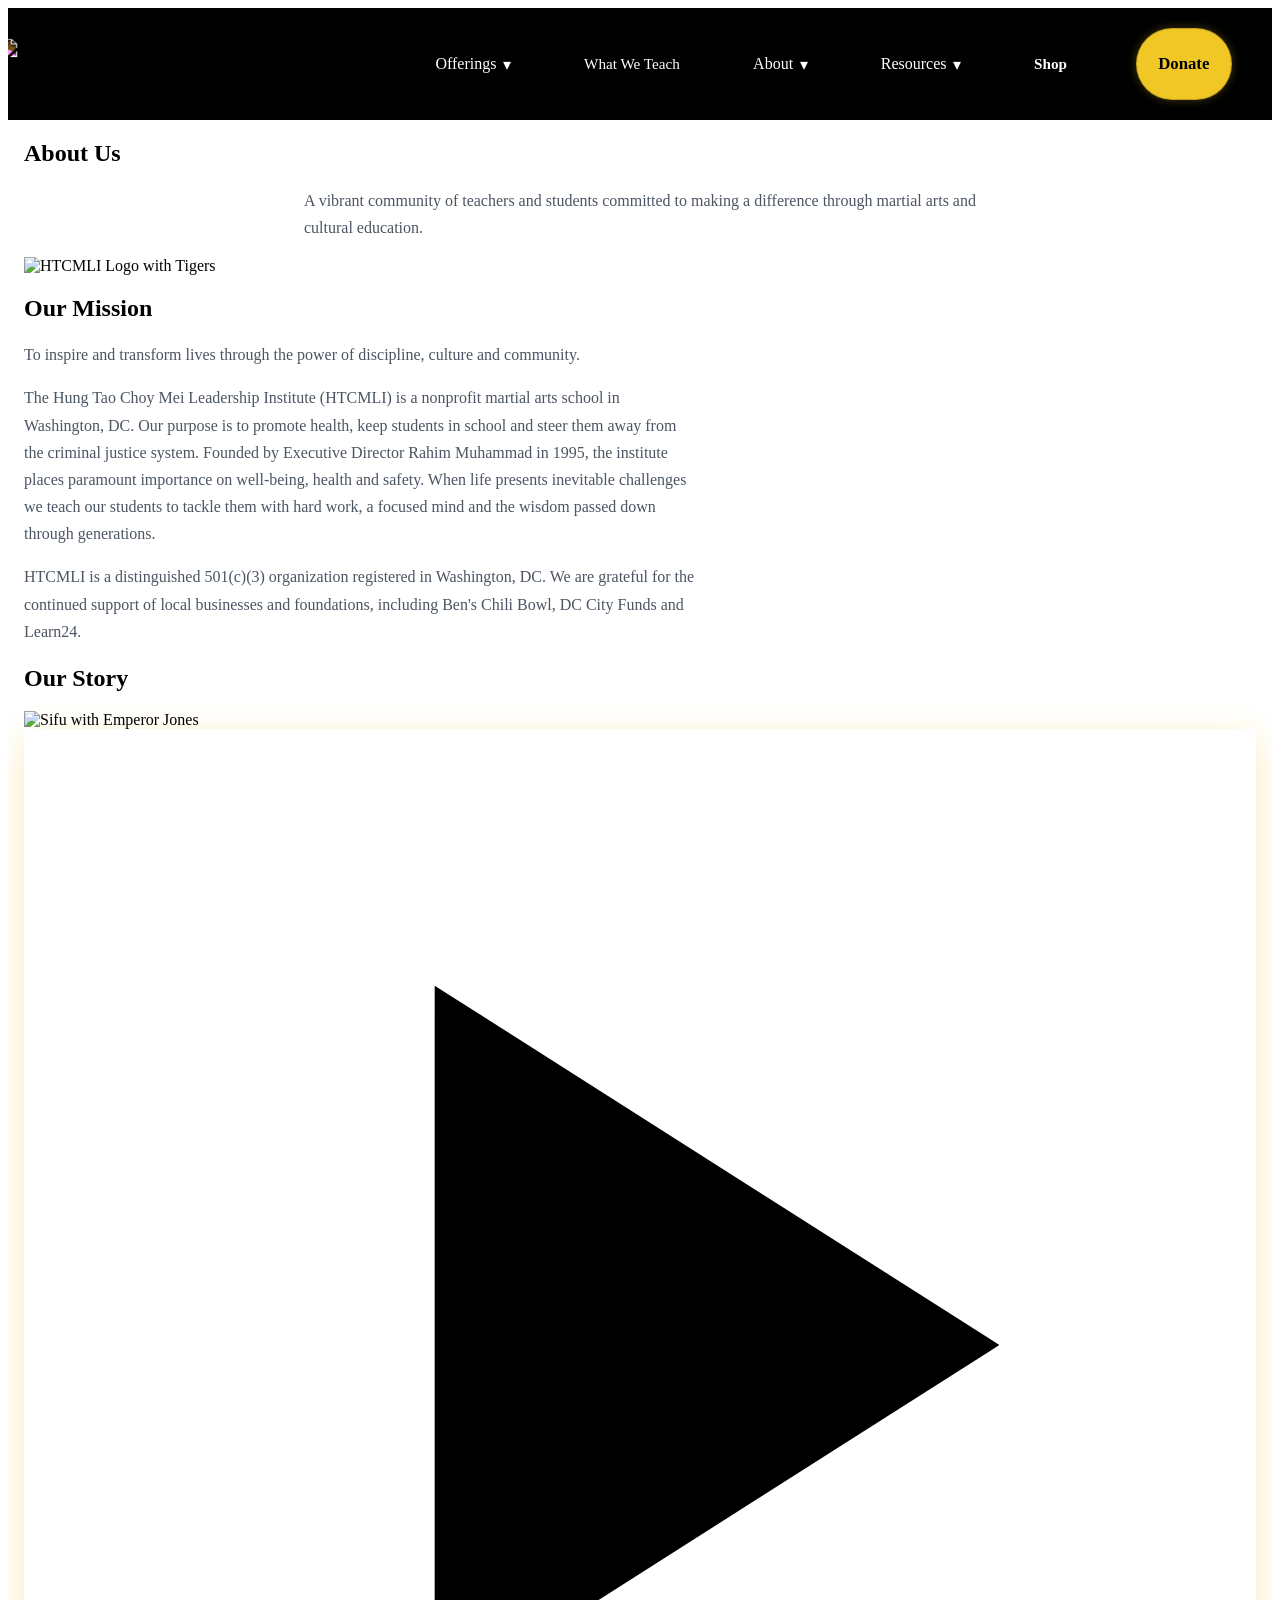
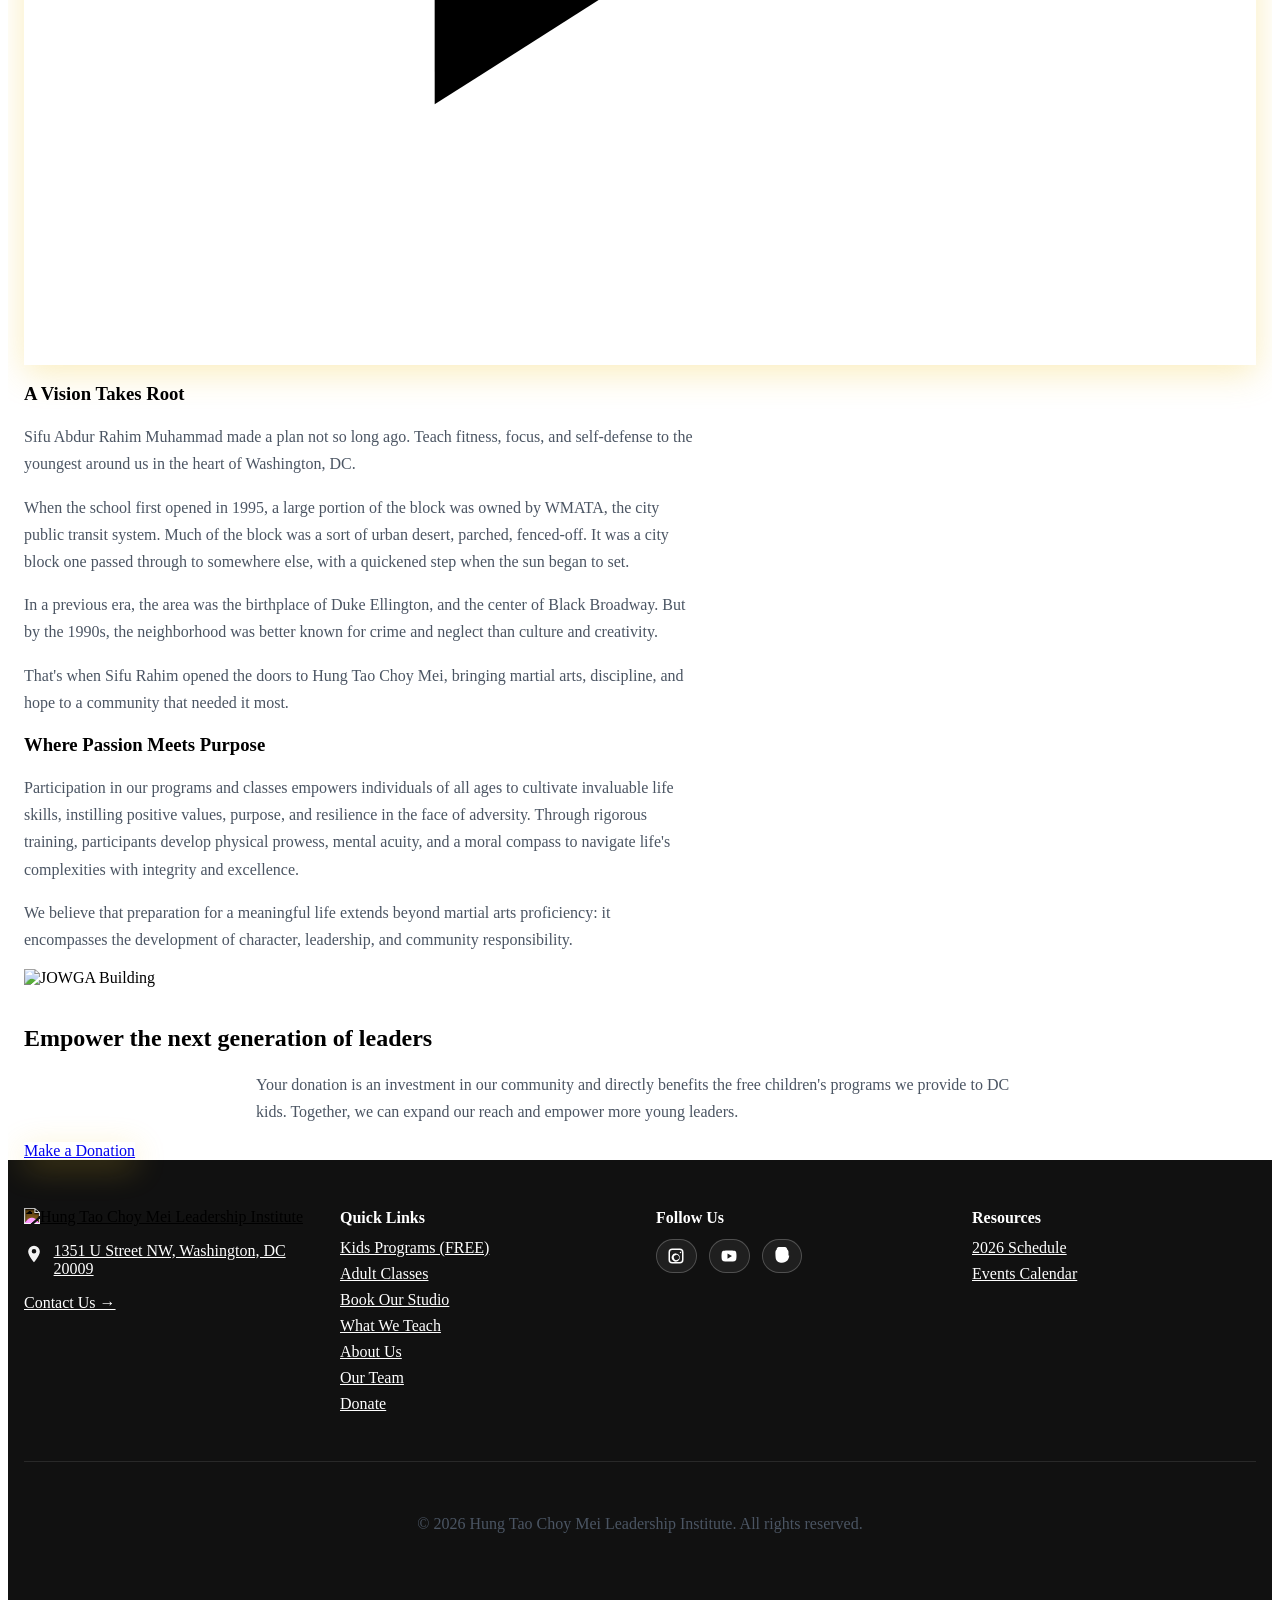
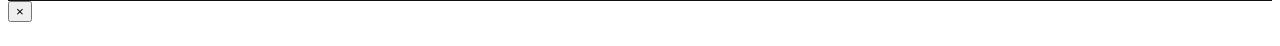
==== about-us.html @ ab9d344f "Add files via upload" ====
﻿<!DOCTYPE html>
<html lang="en">
<head>
    <meta charset="UTF-8">
    <meta name="viewport" content="width=device-width, initial-scale=1.0">
    <title>About Us | Hung Tao Choy Mei Leadership Institute</title>
    <meta name="description" content="Learn about our 30 years of community service and martial arts training in Washington, DC">
    <meta property="og:type" content="website">
    <meta property="og:site_name" content="Hung Tao Choy Mei Leadership Institute">
    <meta property="og:title" content="About Us | Hung Tao Choy Mei Leadership Institute">
    <meta property="og:description" content="Learn about our 30 years of community service and martial arts training in Washington, DC">
    
    <!-- Favicon -->
    <link rel="icon" href="images/jowga/favicon.ico" type="image/vnd.microsoft.icon">
    
    <!-- Google Fonts -->
    <link rel="preconnect" href="https://fonts.googleapis.com">
    <link rel="preconnect" href="https://fonts.gstatic.com" crossorigin>
    <link href="https://fonts.googleapis.com/css2?family=Bebas+Neue&family=Inter:wght@400;500;600;700;800&display=swap" rel="stylesheet">
    
    <!-- Tailwind CSS (precompiled: npx tailwindcss -c tailwind.config.js -i tailwind.input.css -o css/tailwind.css --minify) -->
    <link rel="stylesheet" href="css/tailwind.css">
    
    <style>
        /* Fix horizontal scroll / shift issue */
        html, body { overflow-x: hidden; max-width: 100vw; }

        /* CSS Variables from index (1).html */
        :root{
            --bg:#ffffff;
            --text:#1b1b1b;
            --muted:#3f3f3f;
            --border:rgba(0,0,0,.14);
            --shadow:0 10px 24px rgba(0,0,0,.10);
            --brand-dark:#2b2b2b;
            --brand-deep:#0b2a3c;
            --brand-gold:#f0c724;
            --link:#0d6efd;
            --container:1320px;
            --radius:14px;
            --radius-lg:18px;
            --step--1: clamp(.92rem,.88rem+.2vw,1rem);
            --step-0: clamp(1rem,.95rem+.25vw,1.125rem);
            --step-1: clamp(1.15rem,1.05rem+.6vw,1.5rem);
            --step-2: clamp(1.4rem,1.15rem+1.1vw,2rem);
            --step-3: clamp(1.75rem,1.2rem+1.9vw,2.6rem);
            --step-4: clamp(2.05rem,1.25rem+3vw,3.15rem);
            --s2:.75rem;--s3:1rem;--s4:1.5rem;--s5:2rem;--s6:3rem;--s7:4rem;
        }

        /* Logo styling - make it completely white */
        .site-logo{filter:invert(1) brightness(2)}

        /* Header / nav styles */
        .site-header{background:#000;color:#fff}
        .navbar{display:grid;grid-template-columns:auto 1fr auto;align-items:center;gap:1.5rem;padding:1.25rem 0}

        .brand{display:flex;align-items:center;gap:.75rem;text-decoration:none;color:#fff;font-weight:800;letter-spacing:.02em}
        .brand img{display:block;transform:scale(1.15)}

        .nav-toggle{display:none;border:1px solid rgba(255,255,255,.25);background:rgba(255,255,255,.08);color:#fff;border-radius:12px;padding:.7rem 1rem;font-weight:700;font-size:1.05rem}

        nav[aria-label="Primary"] ul{list-style:none;margin:0;padding:0;display:flex;align-items:center;justify-content:space-evenly;gap:.5rem;flex-wrap:wrap;width:100%}
        .menu-item{position:relative}
        .nav-link{color:#fff;text-decoration:none;display:inline-flex;align-items:center;gap:.4rem;padding:.7rem .8rem;border-radius:12px;position:relative;transition:transform 140ms ease, background 140ms ease, box-shadow 140ms ease;font-size:.95rem;font-weight:600}
        .nav-link:hover{background:rgba(255,255,255,.10);transform:translateY(-1px);box-shadow:0 6px 14px rgba(0,0,0,.25)}
        .nav-link::after{content:"";position:absolute;left:.7rem;right:.7rem;bottom:.35rem;height:2px;background:rgba(240,199,36,.9);transform:scaleX(0);transform-origin:left;transition:transform 160ms ease;border-radius:999px}
        .nav-link:hover::after{transform:scaleX(1)}
        button.nav-link{border:0;background:transparent;font:inherit;cursor:pointer}

        .dropdown{position:absolute;left:0;top:calc(100% + .35rem);min-width:15rem;background:#fff;color:var(--text);border:1px solid var(--border);border-radius:14px;box-shadow:var(--shadow);padding:.4rem;display:none;z-index:20}
        .dropdown a{display:block;padding:.6rem .75rem;border-radius:10px;color:var(--text);text-decoration:none}
        .dropdown a:hover{background:rgba(13,110,253,.08)}
        .menu-item[data-open="true"]>.dropdown{display:block}

        .nav-actions{display:flex;align-items:center;gap:.5rem;flex-wrap:wrap;justify-content:flex-end}
        .nav-actions .btn{transition:transform 140ms ease, box-shadow 140ms ease}
        .nav-actions .btn:hover{transform:translateY(-1px);box-shadow:0 8px 18px rgba(0,0,0,.28)}

        .btn{display:inline-flex;align-items:center;justify-content:center;min-height:48px;padding:.7rem 1.35rem;border-radius:999px;border:1px solid rgba(255,255,255,.25);background:transparent;color:#fff;text-decoration:none;font-weight:700;font-size:1.05rem}
        .btn:hover{background:rgba(255,255,255,.10)}
        .btn--donate{background:var(--brand-gold);border-color:rgba(0,0,0,.2);color:#000;box-shadow:0 0 10px rgba(240,199,36,.28)}

        .nav-main{display:grid;grid-template-columns:1fr auto;align-items:center;gap:1rem}

        @media (max-width:1150px){
            .nav-toggle{display:inline-flex;justify-self:end}
            .nav-main{display:none}
            .nav-main[data-open="true"]{display:block;grid-column:1 / -1;background:#000}
            .navbar{grid-template-columns:1fr auto}
            .brand img{transform:none;max-width:min(300px,60vw);height:auto}

            nav[aria-label="Primary"] ul{flex-direction:column;align-items:stretch;padding:.5rem 0;justify-content:flex-start}
            .dropdown{position:static;box-shadow:none}
            .menu-item{width:100%}
            .nav-link{width:100%;justify-content:space-between}
            .nav-actions{width:100%;justify-content:flex-start;padding:.25rem 0 .5rem}
        }

        /* Footer styling from index (1).html */
        footer{background:#111;color:#fff;padding:var(--s6) 0}
        .footer-grid{display:grid;grid-template-columns:repeat(4,1fr);gap:var(--s5)}
        footer h2{font-size:var(--step-1);margin:0 0 .75rem;font-weight:800}
        .footer-col a{color:#fff;transition:color 0.3s ease}
        .footer-col a:hover{color:var(--brand-gold)}
        .footer-list{list-style:none;margin:0;padding:0;display:grid;gap:.5rem}
        .contact-item{display:flex;gap:.6rem;align-items:flex-start}
        .icon{width:20px;height:20px;flex:0 0 20px;opacity:.95;margin-top:.15rem}
        .social{display:flex;gap:.75rem;align-items:center;flex-wrap:wrap}
        .social a{display:inline-flex;align-items:center;gap:.5rem;text-decoration:none;padding:.45rem .65rem;border:1px solid rgba(255,255,255,.22);border-radius:999px;background:rgba(255,255,255,.06)}
        .social a:hover{background:rgba(255,255,255,.12)}
        .social svg{width:18px;height:18px;display:block}
        .visually-hidden{position:absolute!important;width:1px;height:1px;padding:0;margin:-1px;overflow:hidden;clip:rect(0,0,0,0);white-space:nowrap;border:0}

        /* Container styling for footer */
        .container{width:min(100% - 2rem,var(--container));margin-inline:auto}
        
        /* Interactive Animations */
        @keyframes fadeInUp {
            from {
                opacity: 0;
                transform: translateY(30px);
            }
            to {
                opacity: 1;
                transform: translateY(0);
            }
        }
        
        @keyframes slideInLeft {
            from {
                opacity: 0;
                transform: translateX(-50px);
            }
            to {
                opacity: 1;
                transform: translateX(0);
            }
        }
        
        @keyframes slideInRight {
            from {
                opacity: 0;
                transform: translateX(50px);
            }
            to {
                opacity: 1;
                transform: translateX(0);
            }
        }
        
        @keyframes float {
            0%, 100% { transform: translateY(0px); }
            50% { transform: translateY(-15px); }
        }
        
        @keyframes shimmer {
            0% { background-position: -1000px 0; }
            100% { background-position: 1000px 0; }
        }
        
        .animate-on-scroll {
            opacity: 0;
        }
        
        .animate-on-scroll.visible {
            animation: fadeInUp 0.8s ease-out forwards;
        }
        
        .slide-left.visible {
            animation: slideInLeft 0.8s ease-out forwards;
        }
        
        .slide-right.visible {
            animation: slideInRight 0.8s ease-out forwards;
        }
        
        /* Hover effects */
        .hover-lift {
            transition: transform 0.3s ease, box-shadow 0.3s ease;
        }
        
        .hover-lift:hover {
            transform: translateY(-8px) scale(1.02);
            box-shadow: 0 20px 40px rgba(0,0,0,0.2);
        }
        
        .hover-glow:hover {
            box-shadow: 0 0 40px rgba(240, 199, 36, 0.6);
        }
        
        /* Image reveal effect */
        .image-reveal {
            position: relative;
            overflow: hidden;
        }
        
        .image-reveal::after {
            content: '';
            position: absolute;
            inset: 0;
            background: linear-gradient(90deg, transparent, rgba(240, 199, 36, 0.3), transparent);
            transform: translateX(-100%);
            transition: transform 0.6s ease;
        }
        
        .image-reveal:hover::after {
            transform: translateX(100%);
        }
        
        .image-reveal img {
            transition: transform 0.5s ease;
        }
        
        .image-reveal:hover img {
            transform: scale(1.08);
        }
        
        /* Floating decorative elements */
        .float-decoration {
            animation: float 6s ease-in-out infinite;
        }
        
        /* Gradient text animation */
        .gradient-text {
            background: linear-gradient(90deg, #f0c724, #ffd700, #f0c724);
            background-size: 200% auto;
            -webkit-background-clip: text;
            -webkit-text-fill-color: transparent;
            background-clip: text;
            animation: shimmer 3s linear infinite;
        }

        /* Responsive footer */
        @media (max-width:980px){
            .footer-grid{grid-template-columns:1fr 1fr}
        }
        @media (max-width:560px){
            .footer-grid{grid-template-columns:1fr}
        }

        /* Custom Animations */
        @keyframes float {
            0%, 100% { transform: translateY(0px); }
            50% { transform: translateY(-20px); }
        }
        
        @keyframes pulse-glow {
            0%, 100% { box-shadow: 0 0 20px hsla(47, 87%, 54%, 0.5); }
            50% { box-shadow: 0 0 40px hsla(47, 87%, 54%, 0.8); }
        }
        
        .animate-float {
            animation: float 6s ease-in-out infinite;
        }
        
        .pulse-glow {
            animation: pulse-glow 2s ease-in-out infinite;
        }
        
        .shadow-gold {
            box-shadow: 0 8px 32px hsla(47, 87%, 54%, 0.3);
        }
        
        /* Smooth scrolling */
        html {
            scroll-behavior: smooth;
        }
        
        /* Custom scrollbar */
        ::-webkit-scrollbar {
            width: 10px;
        }
        
        ::-webkit-scrollbar-track {
            background: hsl(0, 0%, 9%);
        }
        
        ::-webkit-scrollbar-thumb {
            background: hsl(47, 87%, 54%);
            border-radius: 5px;
        }

        /* Typography Improvements */
        /* Standardize all body paragraphs */
        p {
            line-height: 1.7;
            color: #4b5563; /* gray-600 */
        }

        /* Heading line heights */
        h1, .font-bebas {
            line-height: 1.1;
        }

        h2 {
            line-height: 1.2;
        }

        h3 {
            line-height: 1.3;
        }

        h4 {
            line-height: 1.4;
        }

        /* Max width for readability - apply to paragraphs in content sections */
        section p {
            max-width: 672px;
        }

        /* Center aligned paragraphs should maintain centering */
        .text-center p, p.text-center {
            margin-left: auto;
            margin-right: auto;
        }

        /* Override Bebas Neue for card titles and smaller headings */
        .card-title {
            font-family: 'Inter', system-ui, sans-serif;
            font-weight: 700;
        }
    
    
        /* Coming Soon Toast */
        .coming-soon-toast {
            position: fixed;
            bottom: 1.5rem;
            right: 1.5rem;
            display: flex;
            align-items: center;
            gap: 0.5rem;
            background: #111;
            color: #fff;
            padding: 0.8rem 1.25rem;
            border-radius: 999px;
            border: 1px solid #f0c724;
            box-shadow: 0 8px 24px rgba(0,0,0,.35);
            font-size: 0.9rem;
            font-weight: 600;
            z-index: 10000;
            opacity: 0;
            transform: translateY(12px);
            pointer-events: none;
            transition: opacity 0.25s ease, transform 0.25s ease;
        }
        .coming-soon-toast.show {
            opacity: 1;
            transform: translateY(0);
        }
        .coming-soon-toast svg {
            width: 18px;
            height: 18px;
            color: #f0c724;
            flex-shrink: 0;
        }
        @media (max-width: 480px) {
            .coming-soon-toast {
                left: 1rem;
                right: 1rem;
                bottom: 1rem;
                justify-content: center;
            }
        }
    </style>
</head>
<body class="bg-white text-gray-900 font-sans">
    
    <!-- Header/Navigation -->
    <header class="site-header" role="banner">
        <div class="container">
            <div class="navbar">
                <a href="index.html" class="brand" aria-label="HUNG TAO CHOY MEI LEADERSHIP INSTITUTE home"><img class="site-logo" src="images/jowga/logo.png" alt="Hung Tao Choy Mei Leadership Institute" width="335" height="44" loading="eager" decoding="async" /></a>

                <button class="nav-toggle" type="button" aria-controls="primary-nav" aria-expanded="false">Menu</button>

                <div class="nav-main" id="primary-nav" data-open="false">
                    <nav aria-label="Primary">
                        <ul>
                            <li class="menu-item">
                                <button class="nav-link" type="button" aria-haspopup="true" aria-expanded="false">Offerings <span aria-hidden="true">&#9662;</span></button>
                                <div class="dropdown" role="menu">
                                    <a role="menuitem" href="children_program.html">Kids Programs (FREE)</a>
                                    <a role="menuitem" href="adult-program.html">Adult Classes</a>
                                    <a role="menuitem" href="https://www.peerspace.com/pages/listings/5aaab30bb5c4b156000c8347" target="_blank" rel="noopener noreferrer">Book Our Studio</a>
                                    <a role="menuitem" href="#" class="js-coming-soon">Book a Performance</a>
                                </div>
                            </li>

                            <li class="menu-item"><a class="nav-link" href="core-curriculum.html" style="font-weight: 400; font-size: 0.95rem;">What We Teach</a></li>

                            <li class="menu-item">
                                <button class="nav-link" type="button" aria-haspopup="true" aria-expanded="false">About <span aria-hidden="true">&#9662;</span></button>
                                <div class="dropdown" role="menu">
                                    <a role="menuitem" href="about-us.html">About Us</a>
                                    <a role="menuitem" href="index.html#history">Our History</a>
                                    <a role="menuitem" href="our-team.html">Our Team</a>
                                    <a role="menuitem" href="jow-ga-explained.html">Jow Ga Explained</a>
                                </div>
                            </li>

                            <li class="menu-item">
                                <button class="nav-link" type="button" aria-haspopup="true" aria-expanded="false">Resources <span aria-hidden="true">&#9662;</span></button>
                                <div class="dropdown" role="menu">
                                    <a role="menuitem" href="#" class="js-coming-soon">2026 Schedule</a>
                                    <a role="menuitem" href="#" class="js-coming-soon">Events Calendar</a>
                                </div>
                            </li>
                            <li class="menu-item"><a class="nav-link" href="https://www.zeffy.com/en-US/ticketing/hung-tao-choy-mei-leadership-institutes-shop" target="_blank" rel="noopener noreferrer">Shop</a></li>
                        </ul>
                    </nav>

                    <div class="nav-actions">
                        <a class="btn btn--donate" href="donate.html">Donate</a>
                    </div>
                </div>
            </div>
        </div>
    </header>
    
    <!-- About Us Header -->
    <section class="pt-16 md:pt-20 pb-8 md:pb-10 bg-white">
        <div class="container mx-auto px-4">
            <div class="max-w-6xl mx-auto">
                <div class="text-center animate-on-scroll">
                    <h1 class="font-bebas text-5xl md:text-6xl lg:text-7xl text-gray-900 mb-6">
                        About <span class="text-primary">Us</span>
                    </h1>
                    <p class="text-xl text-gray-600 max-w-3xl mx-auto leading-relaxed">
                        A vibrant community of teachers and students committed to making a difference through martial arts and cultural education.
                    </p>
                </div>
            </div>
        </div>
    </section>
    
    <!-- Mission Statement -->
    <section class="py-12 md:py-16 bg-white">
        <div class="container mx-auto px-4">
            <div class="max-w-6xl mx-auto">
                <div class="grid lg:grid-cols-2 gap-12 items-center animate-on-scroll">
                    <!-- Image -->
                    <div class="order-2 lg:order-1">
                        <img src="images/jowga/htcmli-logo-tigers.jpg" 
                             alt="HTCMLI Logo with Tigers" 
                             class="w-full rounded-2xl shadow-xl">
                    </div>
                    
                    <!-- Text -->
                    <div class="order-1 lg:order-2 space-y-6">
                        <h2 class="font-bebas text-4xl md:text-5xl text-gray-900">Our Mission</h2>

                        <p class="text-lg text-gray-600 leading-relaxed italic">
                            To inspire and transform lives through the power of discipline, culture and community.
                        </p>

                        <p class="text-lg text-gray-600 leading-relaxed">
                            The Hung Tao Choy Mei Leadership Institute (HTCMLI) is a nonprofit martial arts school in Washington, DC. Our purpose is to promote health, keep students in school and steer them away from the criminal justice system. Founded by Executive Director Rahim Muhammad in 1995, the institute places paramount importance on well-being, health and safety. When life presents inevitable challenges we teach our students to tackle them with hard work, a focused mind and the wisdom passed down through generations.
                        </p>

                        <p class="text-lg text-gray-600 leading-relaxed font-semibold">
                            HTCMLI is a distinguished 501(c)(3) organization registered in Washington, DC. We are grateful for the continued support of local businesses and foundations, including Ben's Chili Bowl, DC City Funds and Learn24.
                        </p>
                    </div>
                </div>
            </div>
        </div>
    </section>
    
    <!-- Our Story Section -->
    <section id="our-story" class="py-16 bg-white">
        <div class="container mx-auto px-4">
            <div class="max-w-6xl mx-auto">
                <div class="text-center mb-16 animate-on-scroll">
                    <h2 class="font-bebas text-5xl md:text-6xl text-gray-900 mb-4">Our <span class="text-primary">Story</span></h2>
                </div>
                
                <!-- 1995 - The Beginning -->
                <div class="grid lg:grid-cols-2 gap-12 items-center mb-20 animate-on-scroll">
                    <div>
                        <div id="visionVideoWrap" class="relative rounded-2xl shadow-xl overflow-hidden cursor-pointer group" onclick="playVisionVideo()" role="button" tabindex="0" aria-label="Play HTCMLI story video" onkeydown="if(event.key==='Enter'||event.key===' '){event.preventDefault();playVisionVideo();}">
                            <img src="images/jowga/sifu-emperor-jones.png"
                                 alt="Sifu with Emperor Jones"
                                 class="w-full block rounded-2xl transition-transform duration-500 group-hover:scale-105">
                            <div class="absolute inset-0 bg-black/20 group-hover:bg-black/35 transition-colors duration-300 rounded-2xl"></div>
                            <div class="absolute inset-0 flex items-center justify-center">
                                <div class="w-16 h-16 md:w-20 md:h-20 rounded-full bg-primary shadow-gold flex items-center justify-center transition-transform duration-300 group-hover:scale-110">
                                    <svg class="w-7 h-7 md:w-8 md:h-8 text-gray-900 ml-1" fill="currentColor" viewBox="0 0 24 24"><path d="M8 5v14l11-7z"/></svg>
                                </div>
                            </div>
                        </div>
                    </div>
                    
                    <div class="space-y-6">
                        <h3 class="font-bebas text-4xl text-gray-900">A Vision Takes Root</h3>
                        
                        <p class="text-lg text-gray-600 leading-relaxed">
                            Sifu Abdur Rahim Muhammad made a plan not so long ago. Teach fitness, focus, and self-defense to the youngest around us in the heart of Washington, DC.
                        </p>
                        
                        <p class="text-lg text-gray-600 leading-relaxed">
                            When the school first opened in 1995, a large portion of the block was owned by WMATA, the city public transit system. Much of the block was a sort of urban desert, parched, fenced-off. It was a city block one passed through to somewhere else, with a quickened step when the sun began to set.
                        </p>
                        
                        <p class="text-lg text-gray-600 leading-relaxed">
                            In a previous era, the area was the birthplace of Duke Ellington, and the center of Black Broadway. But by the 1990s, the neighborhood was better known for crime and neglect than culture and creativity.
                        </p>
                        
                        <p class="text-lg text-gray-600 leading-relaxed">
                            That's when Sifu Rahim opened the doors to Hung Tao Choy Mei, bringing martial arts, discipline, and hope to a community that needed it most.
                        </p>
                    </div>
                </div>

                <!-- The Transformation -->
                <div class="grid lg:grid-cols-2 gap-12 items-center animate-on-scroll">
                    <div class="space-y-6 order-2 lg:order-1">
                        <h3 class="font-bebas text-4xl text-gray-900">Where Passion Meets Purpose</h3>
                        
                        <p class="text-lg text-gray-600 leading-relaxed">
                            Participation in our programs and classes empowers individuals of all ages to cultivate invaluable life skills, instilling positive values, purpose, and resilience in the face of adversity. Through rigorous training, participants develop physical prowess, mental acuity, and a moral compass to navigate life's complexities with integrity and excellence.
                        </p>

                        <p class="text-lg text-gray-600 leading-relaxed">
                            We believe that preparation for a meaningful life extends beyond martial arts proficiency: it encompasses the development of character, leadership, and community responsibility.
                        </p>
                    </div>
                    
                    <div class="order-1 lg:order-2">
                        <img src="images/jowga/jowga-building.jpg"
                             alt="JOWGA Building"
                             class="w-full rounded-2xl shadow-xl">
                    </div>
                </div>
            </div>
        </div>
    </section>

    <!-- Donation CTA Section -->
    <section class="py-12 md:py-20 relative overflow-hidden" aria-labelledby="donate-title">
        <!-- Background Image -->
        <div class="absolute inset-0">
            <img src="images/jowga/fiesta-asia-2013.jpg" 
                 alt="" 
                 class="w-full h-full object-cover" 
                 loading="lazy">
            <div class="absolute inset-0 bg-gradient-to-br from-secondary/80 via-secondary/70 to-secondary/60"></div>
        </div>

        <!-- Content -->
        <div class="container mx-auto px-4 relative z-10">
            <div class="max-w-4xl mx-auto text-center space-y-8">
                <div>
                    <h2 id="donate-title" class="font-bebas text-4xl md:text-5xl lg:text-6xl text-white leading-tight">
                        Empower the next generation of <span class="text-primary">leaders</span>
                    </h2>
                </div>

                <p class="text-xl text-gray-200 mx-auto" style="max-width: 48rem;">
                    Your donation is an investment in our community and directly benefits the free children's programs we provide to DC kids. Together, we can expand our reach and empower more young leaders.
                </p>

                <div class="flex flex-wrap gap-4 justify-center pt-4">
                    <a href="donate.html" 
                       class="px-8 py-4 bg-primary text-gray-900 rounded-full font-bold text-lg hover:brightness-110 transition-all shadow-gold hover:shadow-xl hover:scale-105 transform">
                        Make a Donation
                    </a>
                </div>
            </div>
        </div>
    </section>
    
  <footer role="contentinfo">
    <div class="container" id="contact">
      <div class="footer-grid">
        <div class="footer-col">
          <a href="index.html" aria-label="Home">
            <img class="site-logo" src="images/jowga/logo.png" alt="Hung Tao Choy Mei Leadership Institute" width="335" height="44" loading="lazy" decoding="async" />
          </a>
          <div style="height:1rem"></div>
          <div class="footer-list">
            <div class="contact-item">
              <svg class="icon" viewBox="0 0 24 24" aria-hidden="true"><path fill="currentColor" d="M12 2a7 7 0 0 1 7 7c0 5.25-7 13-7 13S5 14.25 5 9a7 7 0 0 1 7-7m0 9.5A2.5 2.5 0 1 0 12 6a2.5 2.5 0 0 0 0 5.5"/></svg>
              <div><a href="https://www.google.com/maps/search/?api=1&query=1351+U+Street+NW,+Washington,+DC+20009" target="_blank" rel="noopener">1351 U Street NW, Washington, DC 20009</a></div>
            </div>
            <div class="contact-item" style="margin-top:0.5rem;">
              <div style="font-weight:400;font-size:1rem;"><a href="contact.html">Contact Us &rarr;</a></div>
            </div>
          </div>
        </div>

        <div class="footer-col">
          <h2>Quick Links</h2>
          <ul class="footer-list">
            <li><a href="children_program.html">Kids Programs (FREE)</a></li>
            <li><a href="adult-program.html">Adult Classes</a></li>
            <li><a href="https://www.peerspace.com/pages/listings/5aaab30bb5c4b156000c8347" target="_blank" rel="noopener noreferrer">Book Our Studio</a></li>
            <li><a href="core-curriculum.html">What We Teach</a></li>
            <li><a href="about-us.html">About Us</a></li>
            <li><a href="our-team.html">Our Team</a></li>
            <li><a href="donate.html">Donate</a></li>
          </ul>
        </div>

        <div class="footer-col">
          <h2>Follow Us</h2>
          <div class="social">
            <a href="https://www.instagram.com/hungtaochoymei" rel="noopener" aria-label="Instagram">
              <svg viewBox="0 0 24 24" aria-hidden="true"><path fill="currentColor" d="M7 2h10a5 5 0 0 1 5 5v10a5 5 0 0 1-5 5H7a5 5 0 0 1-5-5V7a5 5 0 0 1 5-5m10 2H7a3 3 0 0 0-3 3v10a3 3 0 0 0 3 3h10a3 3 0 0 0 3-3V7a3 3 0 0 0-3-3m-5 4.5A5.5 5.5 0 1 1 6.5 12 5.5 5.5 0 0 1 12 8.5m0 2A3.5 3.5 0 1 0 15.5 12 3.5 3.5 0 0 0 12 10.5M18 6.2a1 1 0 1 1-1 1 1 1 0 0 1 1-1"/></svg>
              <span class="visually-hidden">Instagram</span>
            </a>
            <a href="https://youtube.com/@htcmrahim?si=JBiVO7Yl-VWsVz7-" rel="noopener" aria-label="YouTube">
              <svg viewBox="0 0 24 24" aria-hidden="true"><path fill="currentColor" d="M21.6 7.2a3 3 0 0 0-2.1-2.1C17.7 4.6 12 4.6 12 4.6s-5.7 0-7.5.5A3 3 0 0 0 2.4 7.2 31.4 31.4 0 0 0 2 12a31.4 31.4 0 0 0 .4 4.8 3 3 0 0 0 2.1 2.1c1.8.5 7.5.5 7.5.5s5.7 0 7.5-.5a3 3 0 0 0 2.1-2.1A31.4 31.4 0 0 0 22 12a31.4 31.4 0 0 0-.4-4.8M10 15.5v-7l6 3.5z"/></svg>
              <span class="visually-hidden">YouTube</span>
            </a>
            <a href="https://universeodon.com/@jowgadc" rel="noopener" aria-label="Mastodon">
              <svg viewBox="0 0 24 24" aria-hidden="true"><path fill="currentColor" d="M21.6 11.4c0 4.7-3.1 9.6-9.6 9.6-1.1 0-2.1-.1-3-.3-2.9-.6-5-2.5-5.4-5.6-.4-3.2-.5-6.7-.3-9.1C3.6 3.4 6.3 2 8.8 2h6.4c2.6 0 5.2 1.4 5.4 4.1.1 1.6.1 3.6 0 5.3zM17.9 6.8c-.1-1.2-1.2-2.1-2.5-2.1h-1.4c-.8 0-1.6.4-2.1 1.1-.5-.7-1.3-1.1-2.1-1.1H8.4c-1.3 0-2.4.9-2.5 2.1-.1 1.2-.1 2.6 0 3.9.2 2 1.8 2.6 3.3 2.7.6 0 1.2-.2 1.7-.6v1.3c-1.2.3-2.4.3-3.6.1-1.6-.3-2.4-1.4-2.5-3.4-.2-2.4-.2-5.3 0-7.7.2-2.5 2.6-3.3 4.4-3.3h5.3c1.8 0 4.2.8 4.4 3.3.2 2.4.2 5.3 0 7.7-.1 2-1 3.1-2.5 3.4-1.2.2-2.4.2-3.6-.1v-1.3c.5.4 1.1.6 1.7.6 1.5-.1 3.1-.7 3.3-2.7.1-1.3.1-2.7 0-3.9z"/></svg>
              <span class="visually-hidden">Mastodon</span>
            </a>
          </div>
        </div>

        <div class="footer-col">
          <h2>Resources</h2>
          <ul class="footer-list">
            <li><a href="#" class="js-coming-soon">2026 Schedule</a></li>
            <li><a href="#" class="js-coming-soon">Events Calendar</a></li>
          </ul>
        </div>
      </div>

      <div style="margin-top:3rem;padding-top:2rem;border-top:1px solid rgba(255,255,255,.1);text-align:center">
        <p>&copy; 2026 Hung Tao Choy Mei Leadership Institute. All rights reserved.</p>
      </div>
    </div>
  </footer>

  <!-- Image Modal -->
  <div id="imageModal" class="fixed inset-0 bg-black bg-opacity-90 z-50 hidden items-center justify-center p-4" onclick="closeImageModal()">
    <div class="relative max-w-7xl max-h-full">
      <button onclick="closeImageModal()" class="absolute -top-12 right-0 text-white text-4xl font-bold hover:text-primary transition-colors duration-200">&times;</button>
      <img id="modalImage" src="" alt="" class="max-w-full max-h-[90vh] object-contain rounded-lg shadow-2xl">
      <p id="modalCaption" class="text-white text-center mt-4 text-lg"></p>
    </div>
  </div>

  <!-- Interactive Scroll Animations -->
  <script>
    // Story Video Play
    function playVisionVideo() {
      const wrap = document.getElementById('visionVideoWrap');
      if (!wrap) return;
      wrap.style.aspectRatio = '16 / 9';
      wrap.innerHTML = '<iframe class="absolute inset-0 w-full h-full" src="https://www.youtube-nocookie.com/embed/KhHaWrvJREo?autoplay=1&rel=0" title="HTCMLI Story" frameborder="0" allow="accelerometer; autoplay; clipboard-write; encrypted-media; gyroscope; picture-in-picture; web-share" allowfullscreen></iframe>';
      wrap.removeAttribute('onclick');
      wrap.removeAttribute('onkeydown');
      wrap.removeAttribute('role');
      wrap.removeAttribute('tabindex');
      wrap.classList.remove('cursor-pointer');
    }

    // Image Modal Functions
    function openImageModal(src, alt) {
      const modal = document.getElementById('imageModal');
      const modalImg = document.getElementById('modalImage');
      const caption = document.getElementById('modalCaption');
      
      modal.classList.remove('hidden');
      modal.classList.add('flex');
      modalImg.src = src;
      modalImg.alt = alt;
      caption.textContent = alt;
      document.body.style.overflow = 'hidden';
    }
    
    function closeImageModal() {
      const modal = document.getElementById('imageModal');
      modal.classList.add('hidden');
      modal.classList.remove('flex');
      document.body.style.overflow = 'auto';
    }
    
    // Close modal on Escape key
    document.addEventListener('keydown', (e) => {
      if (e.key === 'Escape') {
        closeImageModal();
      }
    });
    
    // Scroll Animation Observer
    const observerOptions = {
        threshold: 0.1,
        rootMargin: '0px 0px -50px 0px'
    };
    
    const observer = new IntersectionObserver((entries) => {
        entries.forEach(entry => {
            if (entry.isIntersecting) {
                entry.target.classList.add('visible');
            }
        });
    }, observerOptions);
    
    // Observe all elements with animation classes
    document.addEventListener('DOMContentLoaded', () => {
        const animatedElements = document.querySelectorAll('.animate-on-scroll, .slide-left, .slide-right');
        animatedElements.forEach(el => observer.observe(el));
        
        // Smooth scroll for anchor links
        document.querySelectorAll('a[href^="#"]').forEach(anchor => {
            anchor.addEventListener('click', function (e) {
                const href = this.getAttribute('href');
                if (href !== '#' && href !== '') {
                    e.preventDefault();
                    const target = document.querySelector(href);
                    if (target) {
                        target.scrollIntoView({
                            behavior: 'smooth',
                            block: 'start'
                        });
                    }
                }
            });
        });
        
        // Parallax effect for floating decorations
        window.addEventListener('scroll', () => {
            const scrolled = window.pageYOffset;
            const floatingElements = document.querySelectorAll('.float-decoration');
            floatingElements.forEach((el, index) => {
                const speed = 0.5 + (index * 0.1);
                el.style.transform = `translateY(${scrolled * speed * 0.1}px)`;
            });
        });
    });
  </script>
  
  <!-- Navigation Script -->
  <script>
    (function(){
      const navToggle=document.querySelector('.nav-toggle');
      const navMain=document.querySelector('#primary-nav');
      const menuItems=Array.from(document.querySelectorAll('.menu-item'));

      function closeAll(except){
        menuItems.forEach(li=>{
          if(except && li===except) return;
          li.dataset.open='false';
          const btn=li.querySelector('button.nav-link');
          if(btn) btn.setAttribute('aria-expanded','false');
        });
      }

      function openDropdown(li){
        closeAll(li);
        li.dataset.open='true';
        const btn=li.querySelector('button.nav-link');
        if(btn) btn.setAttribute('aria-expanded','true');
      }

      navToggle?.addEventListener('click',()=>{
        const open=navMain.getAttribute('data-open')==='true';
        navMain.setAttribute('data-open',String(!open));
        navToggle.setAttribute('aria-expanded',String(!open));
        if(open) closeAll();
      });

      menuItems.forEach(li=>{
        const btn=li.querySelector('button.nav-link');
        if(!btn) return;
        
        // Click handler for mobile
        btn.addEventListener('click',(e)=>{
          e.preventDefault();
          const isOpen=li.dataset.open==='true';
          closeAll(li);
          li.dataset.open=String(!isOpen);
          btn.setAttribute('aria-expanded',String(!isOpen));
        });

        // Hover handler for desktop - open on hover
        li.addEventListener('mouseenter',()=>{
          if(window.innerWidth > 980){
            openDropdown(li);
          }
        });

        // Close only when mouse leaves the entire menu item (including dropdown)
        li.addEventListener('mouseleave',()=>{
          if(window.innerWidth > 980){
            setTimeout(()=>{
              if(!li.matches(':hover')){
                li.dataset.open='false';
                btn.setAttribute('aria-expanded','false');
              }
            }, 100);
          }
        });
      });

      document.addEventListener('click',(e)=>{
        const t=e.target;
        if(!(t instanceof Element)) return;
        if(!t.closest('.nav-main')) closeAll();
      });

            document.addEventListener('keydown',(e)=>{ if(e.key==='Escape') closeAll(); });

      // Coming Soon toast for not-yet-available links
      var comingSoonTimer;
      document.querySelectorAll('a.js-coming-soon').forEach(function(link){
        link.addEventListener('click', function(e){
          e.preventDefault();
          closeAll();
          if (navMain) navMain.setAttribute('data-open','false');
          if (navToggle) navToggle.setAttribute('aria-expanded','false');
          var comingSoonToast = document.getElementById('comingSoonToast');
          if (!comingSoonToast) return;
          comingSoonToast.classList.add('show');
          clearTimeout(comingSoonTimer);
          comingSoonTimer = setTimeout(function(){
            comingSoonToast.classList.remove('show');
          }, 2200);
        });
      });
    })();

    // Handle same-page link clicks to refresh
    document.addEventListener('DOMContentLoaded', () => {
      const currentPage = window.location.pathname.split('/').pop();
      const allLinks = document.querySelectorAll('a[href]');
      
      allLinks.forEach(link => {
        link.addEventListener('click', (e) => {
          const href = link.getAttribute('href');
          const linkPage = href.split('/').pop().split('#')[0];
          
          // If clicking on the same page (and not an anchor link or mailto/tel)
          if (linkPage === currentPage && !href.startsWith('#') && !href.startsWith('mailto:') && !href.startsWith('tel:') && !href.startsWith('http')) {
            e.preventDefault();
            location.reload();
          }
        });
      });
    });
  </script>

  <!-- Coming Soon Toast -->
  <div id="comingSoonToast" class="coming-soon-toast" role="status" aria-live="polite">
    <svg viewBox="0 0 24 24" fill="none" stroke="currentColor" stroke-width="2" stroke-linecap="round" stroke-linejoin="round"><circle cx="12" cy="12" r="9"/><path d="M12 7v5l3 3"/></svg>
    <span>Coming soon!</span>
  </div>
</body>
</html>
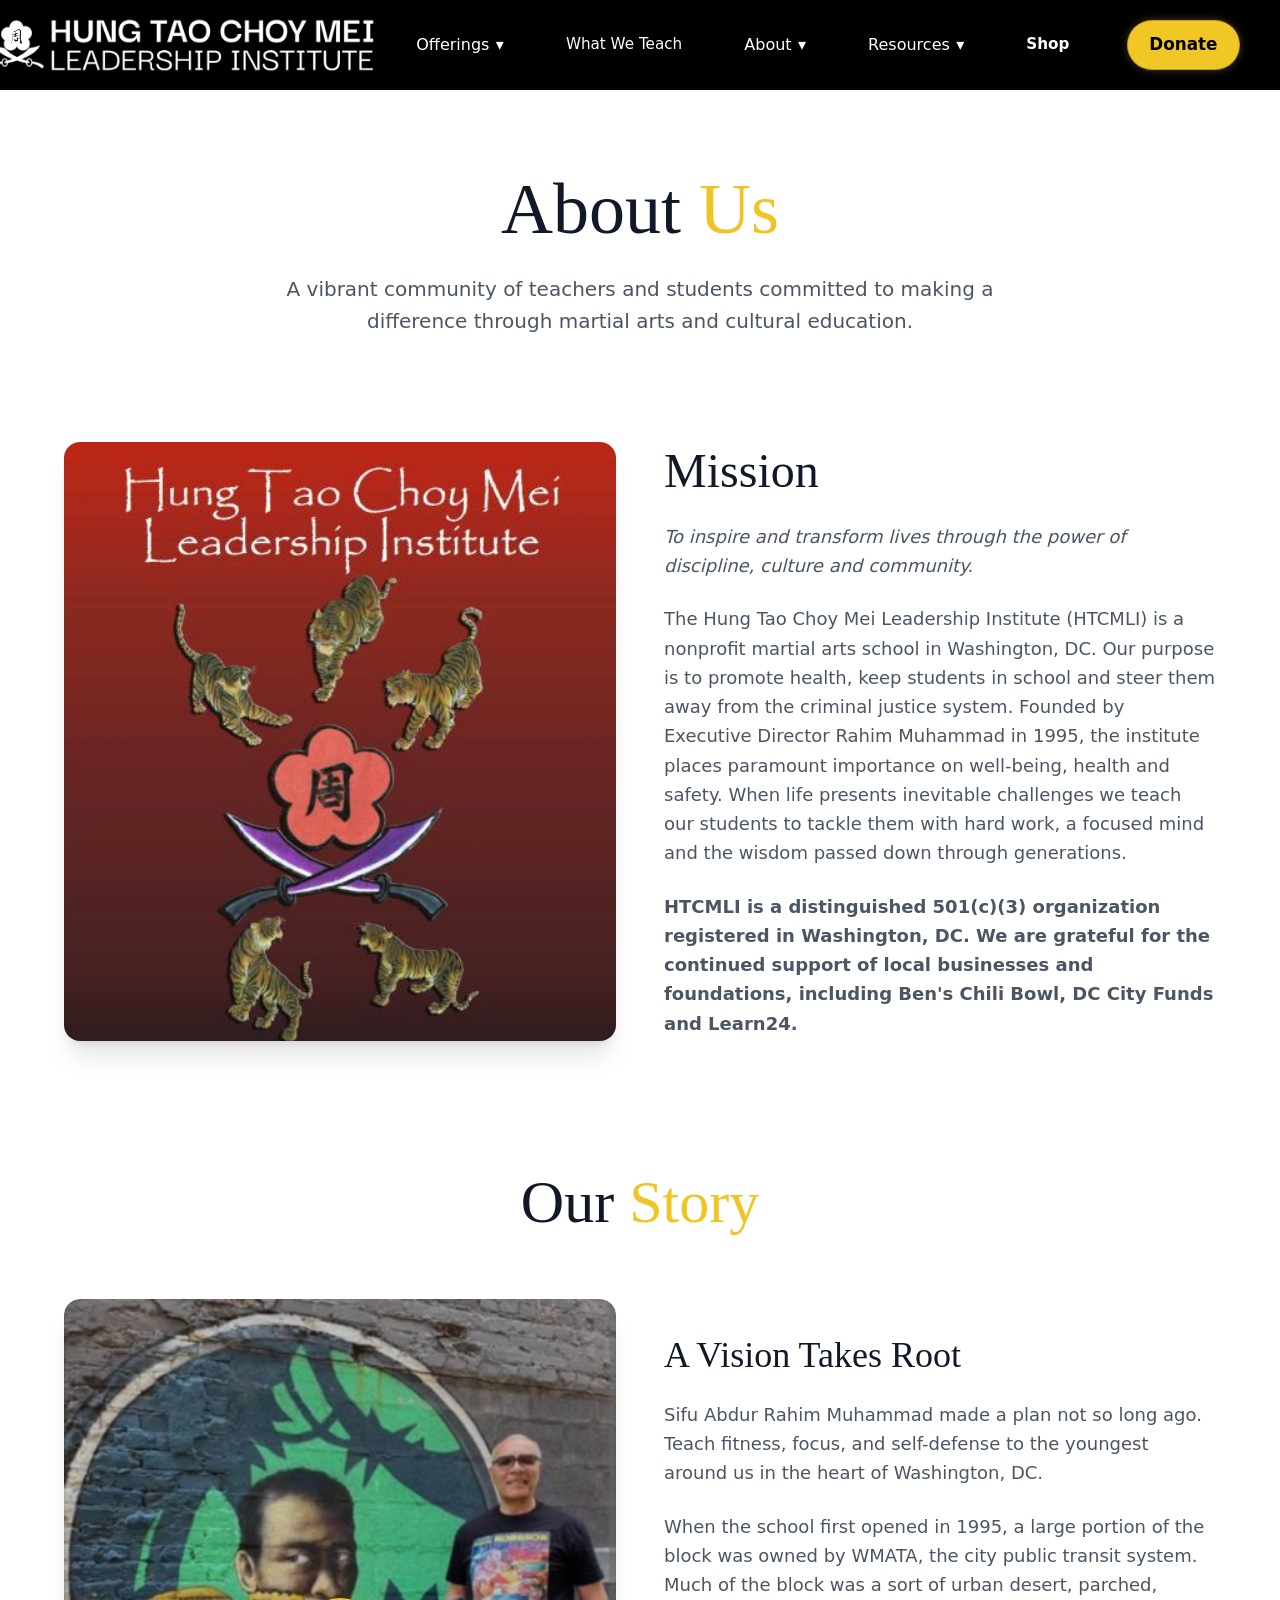
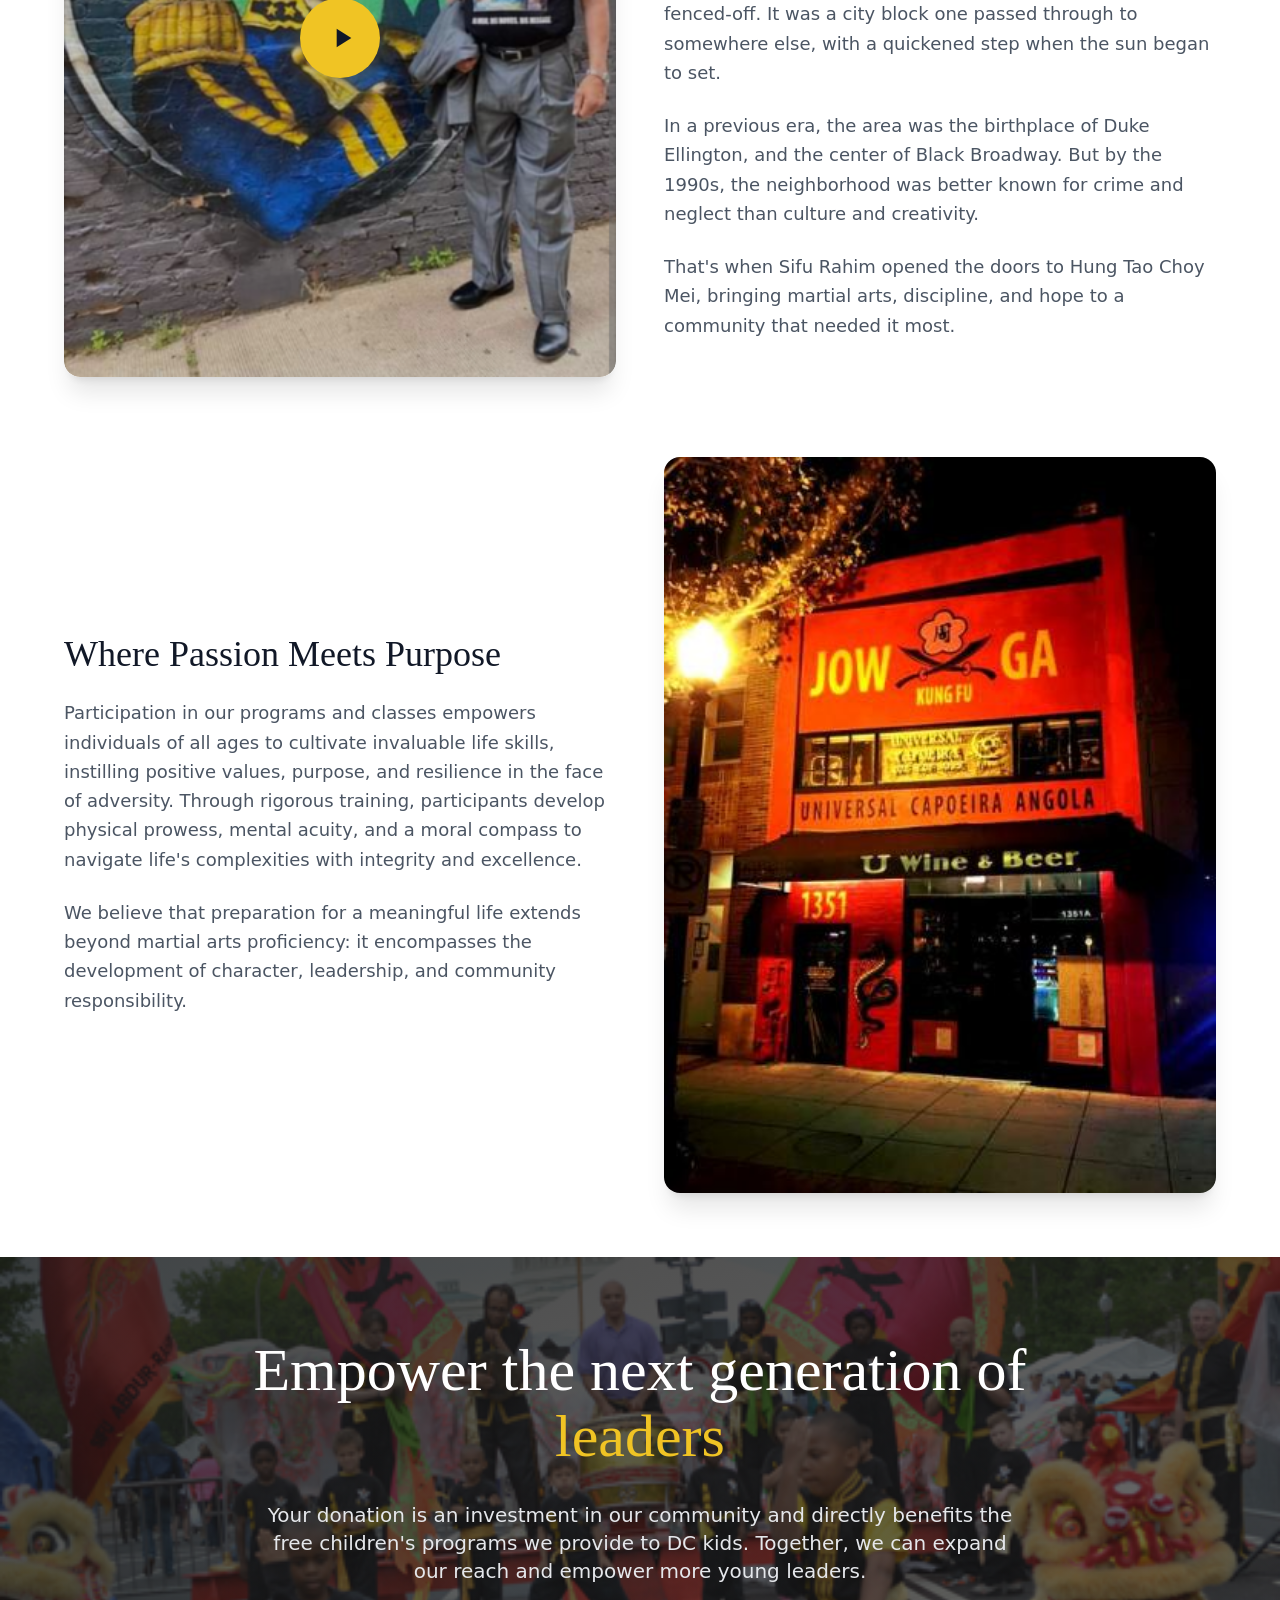
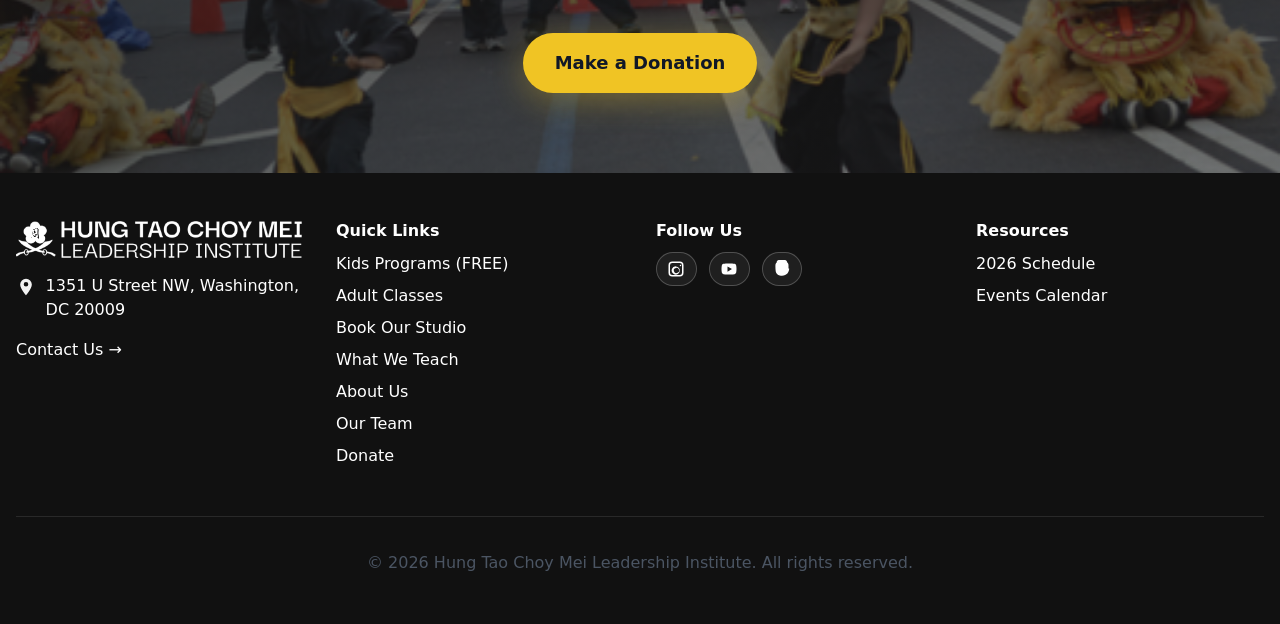
==== commit 11e20e39: "Update about-us.html Test" ====
--- a/about-us.html
+++ b/about-us.html
@@ -449,7 +449,7 @@
                     
                     <!-- Text -->
                     <div class="order-1 lg:order-2 space-y-6">
-                        <h2 class="font-bebas text-4xl md:text-5xl text-gray-900">Our Mission</h2>
+                        <h2 class="font-bebas text-4xl md:text-5xl text-gray-900">Mission</h2>
 
                         <p class="text-lg text-gray-600 leading-relaxed italic">
                             To inspire and transform lives through the power of discipline, culture and community.
